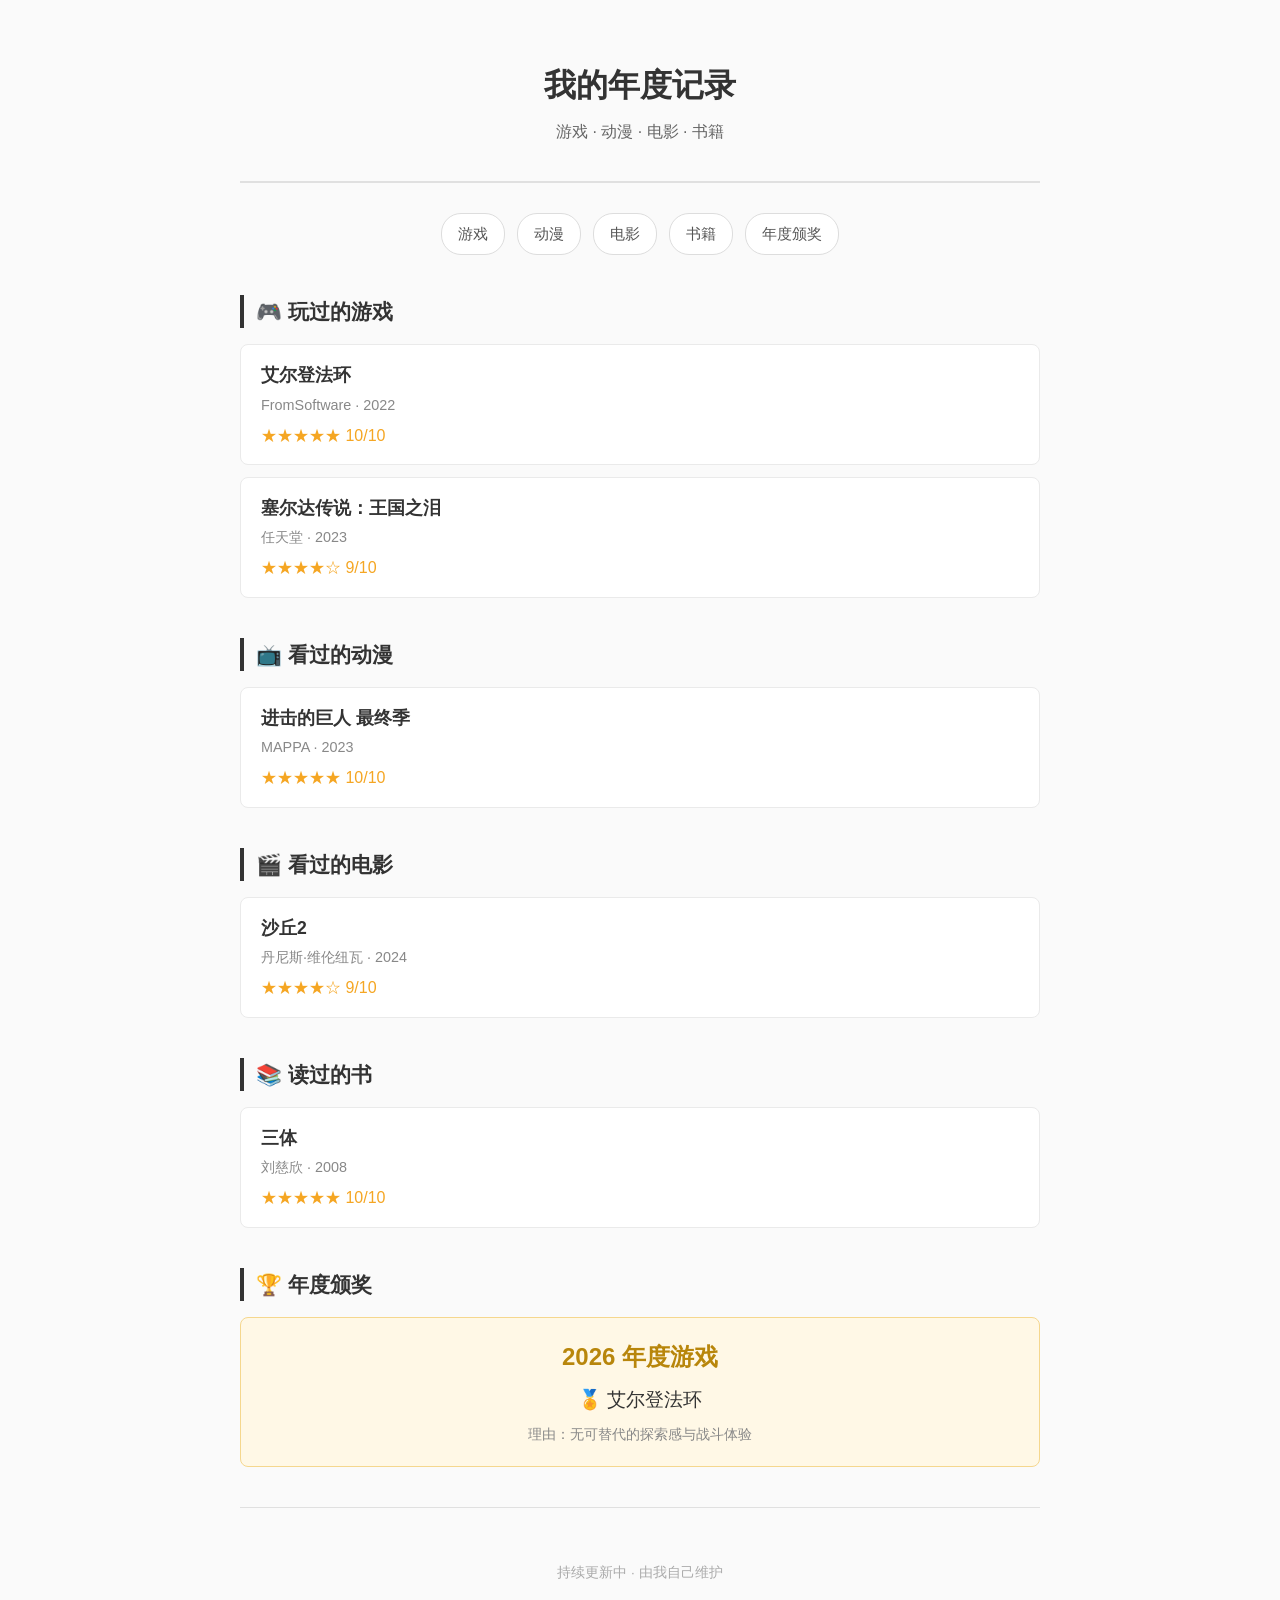
==== index.html @ 3157f5f8 "Create index.html" ====
<!DOCTYPE html>
<html lang="zh-CN">
<head>
    <meta charset="UTF-8">
    <meta name="viewport" content="width=device-width, initial-scale=1.0">
    <title>我的年度记录</title>
    <style>
        body {
            font-family: -apple-system, BlinkMacSystemFont, "Segoe UI", Roboto, "Helvetica Neue", Arial, sans-serif;
            max-width: 800px;
            margin: 0 auto;
            padding: 20px;
            line-height: 1.6;
            background-color: #fafafa;
            color: #333;
        }
        header {
            text-align: center;
            padding: 40px 0 20px;
            border-bottom: 2px solid #e0e0e0;
            margin-bottom: 30px;
        }
        header h1 {
            margin: 0;
            font-size: 2em;
        }
        header p {
            color: #666;
            margin-top: 8px;
        }
        .nav {
            display: flex;
            gap: 12px;
            flex-wrap: wrap;
            justify-content: center;
            margin: 20px 0 40px;
        }
        .nav a {
            text-decoration: none;
            color: #555;
            background: #fff;
            padding: 8px 16px;
            border-radius: 20px;
            border: 1px solid #ddd;
            font-size: 0.95em;
        }
        .nav a:hover {
            background: #333;
            color: #fff;
            border-color: #333;
        }
        section {
            margin-bottom: 40px;
        }
        section h2 {
            font-size: 1.3em;
            border-left: 4px solid #333;
            padding-left: 12px;
            margin-bottom: 16px;
        }
        .item {
            background: #fff;
            padding: 16px 20px;
            border-radius: 8px;
            border: 1px solid #eaeaea;
            margin-bottom: 12px;
        }
        .item-title {
            font-weight: bold;
            font-size: 1.1em;
        }
        .item-meta {
            color: #888;
            font-size: 0.9em;
            margin-top: 4px;
        }
        .rating {
            color: #f5a623;
            font-size: 1em;
            margin-top: 6px;
        }
        .award-card {
            background: #fff8e6;
            border: 1px solid #f5d78e;
            padding: 20px;
            border-radius: 8px;
            text-align: center;
        }
        .award-card .year {
            font-size: 1.5em;
            font-weight: bold;
            color: #b8860b;
        }
        .award-card .winner {
            font-size: 1.2em;
            margin-top: 8px;
        }
        footer {
            text-align: center;
            color: #aaa;
            font-size: 0.85em;
            padding: 40px 0 20px;
            border-top: 1px solid #e0e0e0;
        }
    </style>
</head>
<body>

<header>
    <h1>我的年度记录</h1>
    <p>游戏 · 动漫 · 电影 · 书籍</p>
</header>

<nav class="nav">
    <a href="#games">游戏</a>
    <a href="#anime">动漫</a>
    <a href="#movies">电影</a>
    <a href="#books">书籍</a>
    <a href="#awards">年度颁奖</a>
</nav>

<section id="games">
    <h2>🎮 玩过的游戏</h2>
    <div class="item">
        <div class="item-title">艾尔登法环</div>
        <div class="item-meta">FromSoftware · 2022</div>
        <div class="rating">★★★★★ 10/10</div>
    </div>
    <div class="item">
        <div class="item-title">塞尔达传说：王国之泪</div>
        <div class="item-meta">任天堂 · 2023</div>
        <div class="rating">★★★★☆ 9/10</div>
    </div>
</section>

<section id="anime">
    <h2>📺 看过的动漫</h2>
    <div class="item">
        <div class="item-title">进击的巨人 最终季</div>
        <div class="item-meta">MAPPA · 2023</div>
        <div class="rating">★★★★★ 10/10</div>
    </div>
</section>

<section id="movies">
    <h2>🎬 看过的电影</h2>
    <div class="item">
        <div class="item-title">沙丘2</div>
        <div class="item-meta">丹尼斯·维伦纽瓦 · 2024</div>
        <div class="rating">★★★★☆ 9/10</div>
    </div>
</section>

<section id="books">
    <h2>📚 读过的书</h2>
    <div class="item">
        <div class="item-title">三体</div>
        <div class="item-meta">刘慈欣 · 2008</div>
        <div class="rating">★★★★★ 10/10</div>
    </div>
</section>

<section id="awards">
    <h2>🏆 年度颁奖</h2>
    <div class="award-card">
        <div class="year">2026 年度游戏</div>
        <div class="winner">🏅 艾尔登法环</div>
        <div class="item-meta" style="margin-top:8px;">理由：无可替代的探索感与战斗体验</div>
    </div>
</section>

<footer>
    <p>持续更新中 · 由我自己维护</p>
</footer>

</body>
</html>
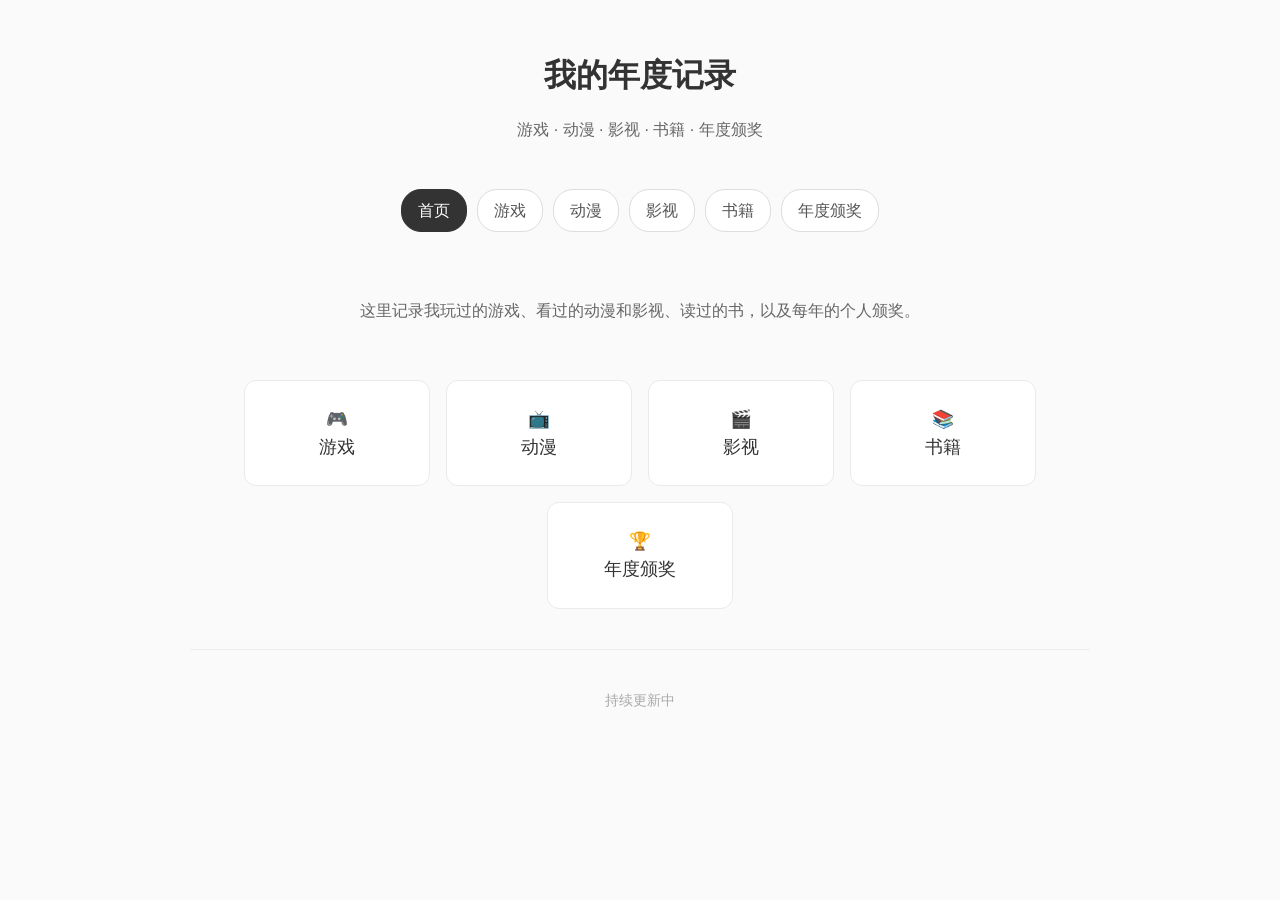
==== commit d5244ef2: "Update index.html" ====
--- a/index.html
+++ b/index.html
@@ -1,177 +1,56 @@
 <!DOCTYPE html>
+<!-- 上面这行告诉浏览器：这是一个 HTML5 网页 -->
 <html lang="zh-CN">
+<!-- lang="zh-CN" 表示页面语言是简体中文 -->
+
 <head>
-    <meta charset="UTF-8">
-    <meta name="viewport" content="width=device-width, initial-scale=1.0">
-    <title>我的年度记录</title>
-    <style>
-        body {
-            font-family: -apple-system, BlinkMacSystemFont, "Segoe UI", Roboto, "Helvetica Neue", Arial, sans-serif;
-            max-width: 800px;
-            margin: 0 auto;
-            padding: 20px;
-            line-height: 1.6;
-            background-color: #fafafa;
-            color: #333;
-        }
-        header {
-            text-align: center;
-            padding: 40px 0 20px;
-            border-bottom: 2px solid #e0e0e0;
-            margin-bottom: 30px;
-        }
-        header h1 {
-            margin: 0;
-            font-size: 2em;
-        }
-        header p {
-            color: #666;
-            margin-top: 8px;
-        }
-        .nav {
-            display: flex;
-            gap: 12px;
-            flex-wrap: wrap;
-            justify-content: center;
-            margin: 20px 0 40px;
-        }
-        .nav a {
-            text-decoration: none;
-            color: #555;
-            background: #fff;
-            padding: 8px 16px;
-            border-radius: 20px;
-            border: 1px solid #ddd;
-            font-size: 0.95em;
-        }
-        .nav a:hover {
-            background: #333;
-            color: #fff;
-            border-color: #333;
-        }
-        section {
-            margin-bottom: 40px;
-        }
-        section h2 {
-            font-size: 1.3em;
-            border-left: 4px solid #333;
-            padding-left: 12px;
-            margin-bottom: 16px;
-        }
-        .item {
-            background: #fff;
-            padding: 16px 20px;
-            border-radius: 8px;
-            border: 1px solid #eaeaea;
-            margin-bottom: 12px;
-        }
-        .item-title {
-            font-weight: bold;
-            font-size: 1.1em;
-        }
-        .item-meta {
-            color: #888;
-            font-size: 0.9em;
-            margin-top: 4px;
-        }
-        .rating {
-            color: #f5a623;
-            font-size: 1em;
-            margin-top: 6px;
-        }
-        .award-card {
-            background: #fff8e6;
-            border: 1px solid #f5d78e;
-            padding: 20px;
-            border-radius: 8px;
-            text-align: center;
-        }
-        .award-card .year {
-            font-size: 1.5em;
-            font-weight: bold;
-            color: #b8860b;
-        }
-        .award-card .winner {
-            font-size: 1.2em;
-            margin-top: 8px;
-        }
-        footer {
-            text-align: center;
-            color: #aaa;
-            font-size: 0.85em;
-            padding: 40px 0 20px;
-            border-top: 1px solid #e0e0e0;
-        }
-    </style>
+  <!-- head 里放的是“给浏览器看”的信息，不直接显示在页面上 -->
+  <meta charset="UTF-8">
+  <!-- 字符编码，保证中文不乱码 -->
+  <meta name="viewport" content="width=device-width, initial-scale=1.0">
+  <!-- 让手机浏览时按屏幕宽度缩放 -->
+  <title>我的年度记录</title>
+  <!-- 浏览器标签页上显示的标题 -->
+  <link rel="stylesheet" href="style.css">
+  <!-- 引入我们刚才写的公共样式文件 -->
 </head>
+
 <body>
+<!-- body 里才是用户真正看到的内容 -->
 
 <header>
-    <h1>我的年度记录</h1>
-    <p>游戏 · 动漫 · 电影 · 书籍</p>
+  <!-- 页面顶部标题区 -->
+  <h1>我的年度记录</h1>
+  <p>游戏 · 动漫 · 影视 · 书籍 · 年度颁奖</p>
 </header>
 
 <nav class="nav">
-    <a href="#games">游戏</a>
-    <a href="#anime">动漫</a>
-    <a href="#movies">电影</a>
-    <a href="#books">书籍</a>
-    <a href="#awards">年度颁奖</a>
+  <!-- nav 是导航栏，class="nav" 对应 style.css 里的 .nav 样式 -->
+  <a href="index.html" class="active">首页</a>
+  <!-- class="active" 表示当前在首页，导航按钮会高亮 -->
+  <a href="games.html">游戏</a>
+  <a href="anime.html">动漫</a>
+  <a href="movies.html">影视</a>
+  <a href="books.html">书籍</a>
+  <a href="awards.html">年度颁奖</a>
 </nav>
 
-<section id="games">
-    <h2>🎮 玩过的游戏</h2>
-    <div class="item">
-        <div class="item-title">艾尔登法环</div>
-        <div class="item-meta">FromSoftware · 2022</div>
-        <div class="rating">★★★★★ 10/10</div>
-    </div>
-    <div class="item">
-        <div class="item-title">塞尔达传说：王国之泪</div>
-        <div class="item-meta">任天堂 · 2023</div>
-        <div class="rating">★★★★☆ 9/10</div>
-    </div>
-</section>
+<div class="home-intro">
+  <!-- 首页的自我介绍，你以后可以改这里的文字 -->
+  <p>这里记录我玩过的游戏、看过的动漫和影视、读过的书，以及每年的个人颁奖。</p>
+</div>
 
-<section id="anime">
-    <h2>📺 看过的动漫</h2>
-    <div class="item">
-        <div class="item-title">进击的巨人 最终季</div>
-        <div class="item-meta">MAPPA · 2023</div>
-        <div class="rating">★★★★★ 10/10</div>
-    </div>
-</section>
+<div class="cat-links">
+  <!-- 五个分类入口大按钮，点击跳到对应页面 -->
+  <a href="games.html">🎮<br>游戏</a>
+  <a href="anime.html">📺<br>动漫</a>
+  <a href="movies.html">🎬<br>影视</a>
+  <a href="books.html">📚<br>书籍</a>
+  <a href="awards.html">🏆<br>年度颁奖</a>
+</div>
 
-<section id="movies">
-    <h2>🎬 看过的电影</h2>
-    <div class="item">
-        <div class="item-title">沙丘2</div>
-        <div class="item-meta">丹尼斯·维伦纽瓦 · 2024</div>
-        <div class="rating">★★★★☆ 9/10</div>
-    </div>
-</section>
-
-<section id="books">
-    <h2>📚 读过的书</h2>
-    <div class="item">
-        <div class="item-title">三体</div>
-        <div class="item-meta">刘慈欣 · 2008</div>
-        <div class="rating">★★★★★ 10/10</div>
-    </div>
-</section>
-
-<section id="awards">
-    <h2>🏆 年度颁奖</h2>
-    <div class="award-card">
-        <div class="year">2026 年度游戏</div>
-        <div class="winner">🏅 艾尔登法环</div>
-        <div class="item-meta" style="margin-top:8px;">理由：无可替代的探索感与战斗体验</div>
-    </div>
-</section>
-
-<footer>
-    <p>持续更新中 · 由我自己维护</p>
-</footer>
+<footer>持续更新中</footer>
+<!-- 页脚 -->
 
 </body>
 </html>
--- a/style.css
+++ b/style.css
@@ -0,0 +1,142 @@
+/* ============================================
+   style.css —— 全站公共样式
+   这个文件控制所有页面的外观：字体、颜色、卡片、导航等。
+   你不需要每个页面重复写样式，改这里就能全站生效。
+   ============================================ */
+
+/* body 是整个页面的主体，这里设置字体、最大宽度、背景色 */
+body {
+  font-family: -apple-system, BlinkMacSystemFont, "Segoe UI", Roboto, sans-serif; /* 系统默认字体，干净好读 */
+  max-width: 900px;        /* 内容最宽 900px，太宽了不好看 */
+  margin: 0 auto;          /* 左右自动居中 */
+  padding: 20px;           /* 页面四周留一点空白 */
+  line-height: 1.6;        /* 行高，让文字不挤在一起 */
+  background: #fafafa;     /* 浅灰背景 */
+  color: #333;             /* 正文颜色，深灰 */
+}
+
+/* header 是页面顶部的标题区域 */
+header { text-align: center; padding: 30px 0 10px; }
+header h1 { margin: 0; }   /* h1 是页面大标题 */
+header p { color: #666; }  /* 标题下面的小字说明 */
+
+/* .nav 是导航栏，包含首页、游戏、动漫等链接 */
+.nav {
+  display: flex;           /* 用 flex 布局让链接横向排列 */
+  gap: 10px;               /* 链接之间的间距 */
+  flex-wrap: wrap;         /* 屏幕窄的时候自动换行 */
+  justify-content: center; /* 整体居中 */
+  margin: 20px 0 30px;
+}
+
+/* 导航栏里的每一个链接 */
+.nav a {
+  text-decoration: none;   /* 去掉下划线 */
+  color: #555;
+  background: #fff;        /* 白色背景 */
+  padding: 8px 16px;       /* 内边距，让链接像个按钮 */
+  border-radius: 20px;     /* 圆角 */
+  border: 1px solid #ddd;
+}
+
+/* 鼠标悬停，或者当前所在页面的链接（加 active 类） */
+.nav a:hover, .nav a.active {
+  background: #333;
+  color: #fff;
+  border-color: #333;
+}
+
+/* h2 是每个分类页里的小标题，比如“玩过的游戏” */
+h2 {
+  border-left: 4px solid #333; /* 左边一条竖线装饰 */
+  padding-left: 12px;
+  margin-top: 40px;
+}
+
+/* .card-grid 是卡片容器，用网格布局自动排列卡片 */
+.card-grid {
+  display: grid;
+  grid-template-columns: repeat(auto-fill, minmax(260px, 1fr)); /* 每张卡片至少 260px，自动换行 */
+  gap: 16px;               /* 卡片之间的间距 */
+}
+
+/* .card 是单个作品卡片 */
+.card {
+  background: #fff;
+  border: 1px solid #eaeaea;
+  border-radius: 10px;
+  overflow: hidden;        /* 让图片圆角不溢出 */
+  display: flex;
+  flex-direction: column;  /* 图片在上，文字在下 */
+}
+
+/* 卡片里的封面图 */
+.card img {
+  width: 100%;
+  height: 160px;           /* 固定高度，避免图片大小不一 */
+  object-fit: cover;       /* 图片裁剪填充，不变形 */
+  background: #eee;        /* 图片没加载出来时显示灰底 */
+}
+
+/* 卡片里的文字区域 */
+.card-body { padding: 14px; flex: 1; display: flex; flex-direction: column; }
+.card-title { font-weight: bold; font-size: 1.05em; }  /* 作品名 */
+.card-meta { color: #888; font-size: 0.85em; margin: 4px 0; } /* 年份等 */
+.card-rating { color: #f5a623; margin-bottom: 6px; }  /* 评分，橙色 */
+.card-review { color: #555; font-size: 0.9em; flex: 1; } /* 短评 */
+
+/* 年度颁奖卡片，金色调 */
+.award-card {
+  background: #fff8e6;
+  border: 1px solid #f5d78e;
+  border-radius: 10px;
+  padding: 18px;
+  margin-bottom: 14px;
+}
+.award-card .award-year { color: #b8860b; font-weight: bold; }
+.award-card .award-cat { font-size: 1.2em; margin: 4px 0; }
+.award-card .award-winner { font-size: 1.1em; font-weight: bold; }
+.award-card .award-reason { color: #666; font-size: 0.9em; margin-top: 4px; }
+
+/* 空状态提示：当某个分类还没有内容时显示 */
+.empty-tip {
+  color: #aaa;
+  text-align: center;
+  padding: 40px 0;
+  border: 1px dashed #ddd;
+  border-radius: 8px;
+  background: #fff;
+}
+
+/* 页脚 */
+footer {
+  text-align: center;
+  color: #aaa;
+  font-size: 0.85em;
+  padding: 40px 0 20px;
+  border-top: 1px solid #eee;
+  margin-top: 40px;
+}
+
+/* 首页的自我介绍区域 */
+.home-intro { text-align: center; padding: 20px 0 10px; }
+.home-intro p { color: #666; }
+
+/* 首页的分类入口大按钮 */
+.cat-links {
+  display: flex; gap: 16px; flex-wrap: wrap; justify-content: center;
+  margin: 30px 0;
+}
+.cat-links a {
+  display: block;
+  background: #fff;
+  border: 1px solid #eaeaea;
+  border-radius: 12px;
+  padding: 24px 32px;
+  text-decoration: none;
+  color: #333;
+  text-align: center;
+  font-size: 1.1em;
+  min-width: 120px;
+}
+.cat-links a:hover { border-color: #333; }
